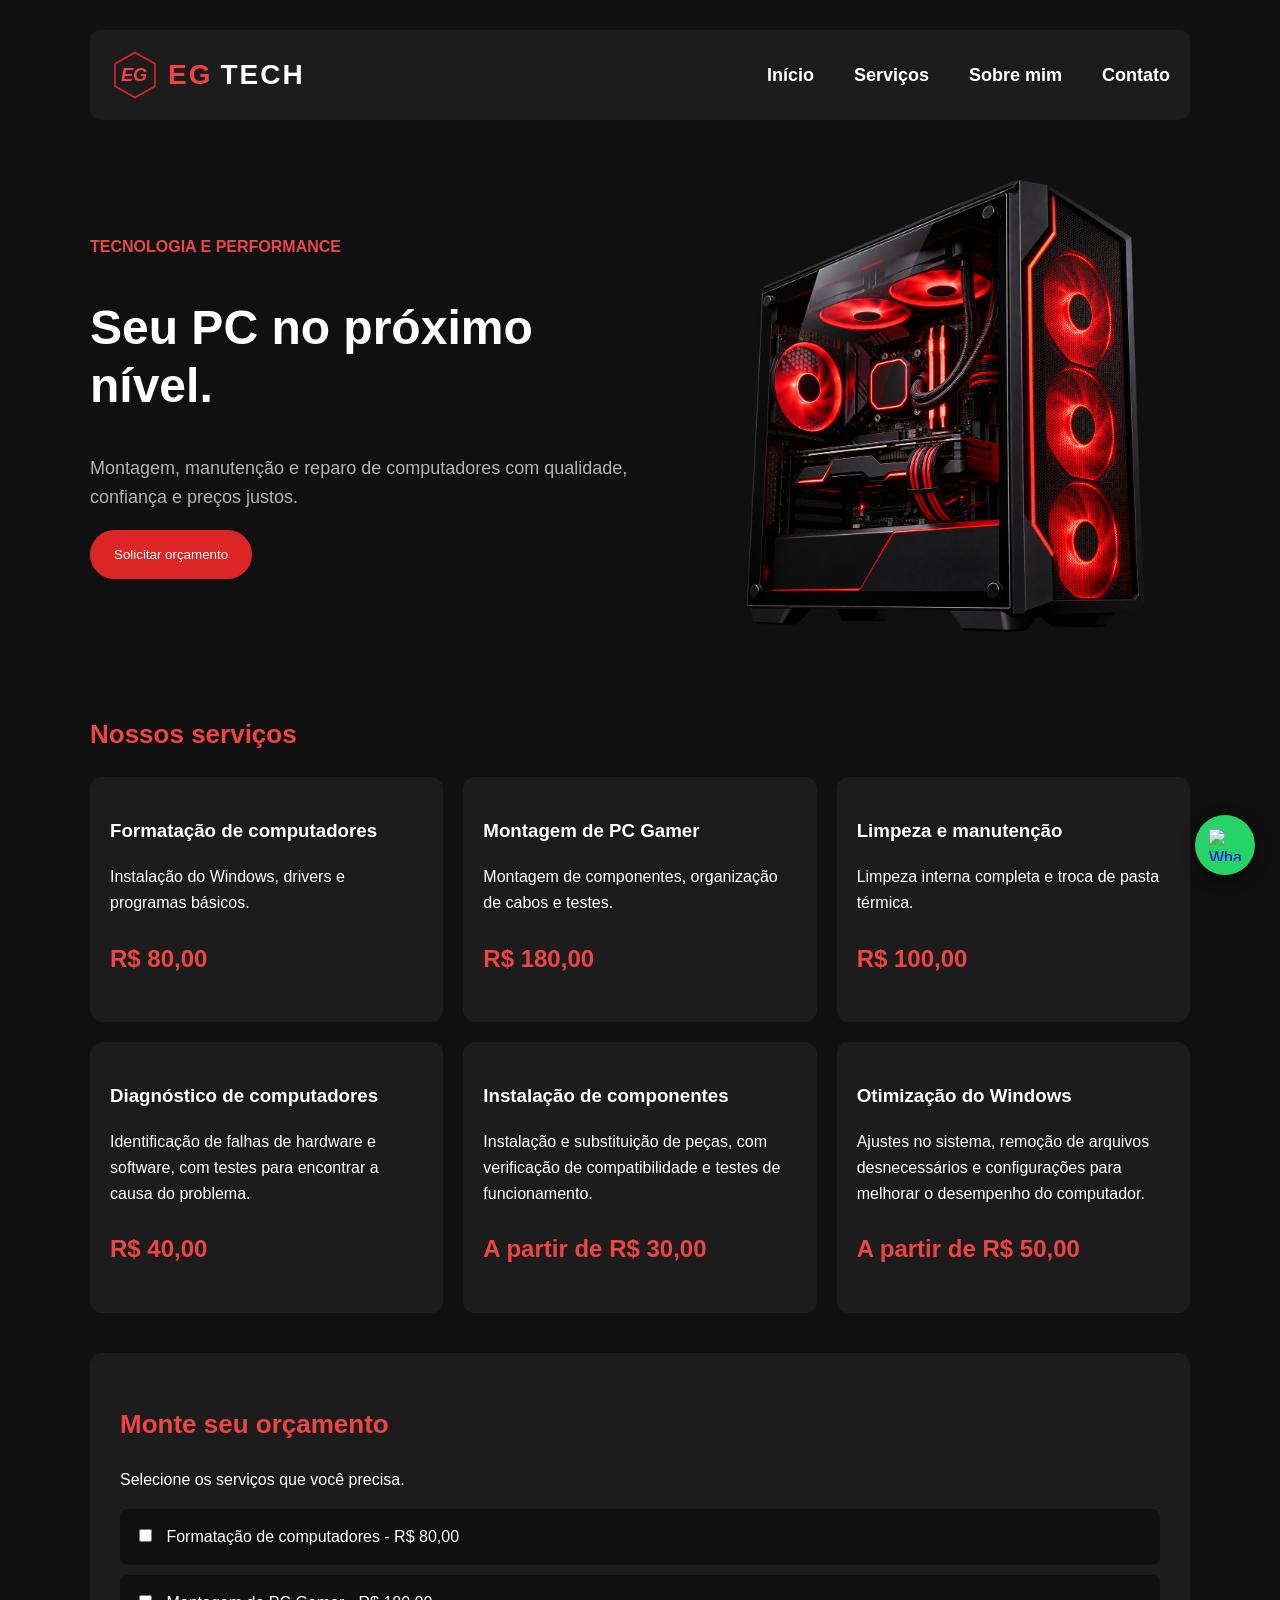
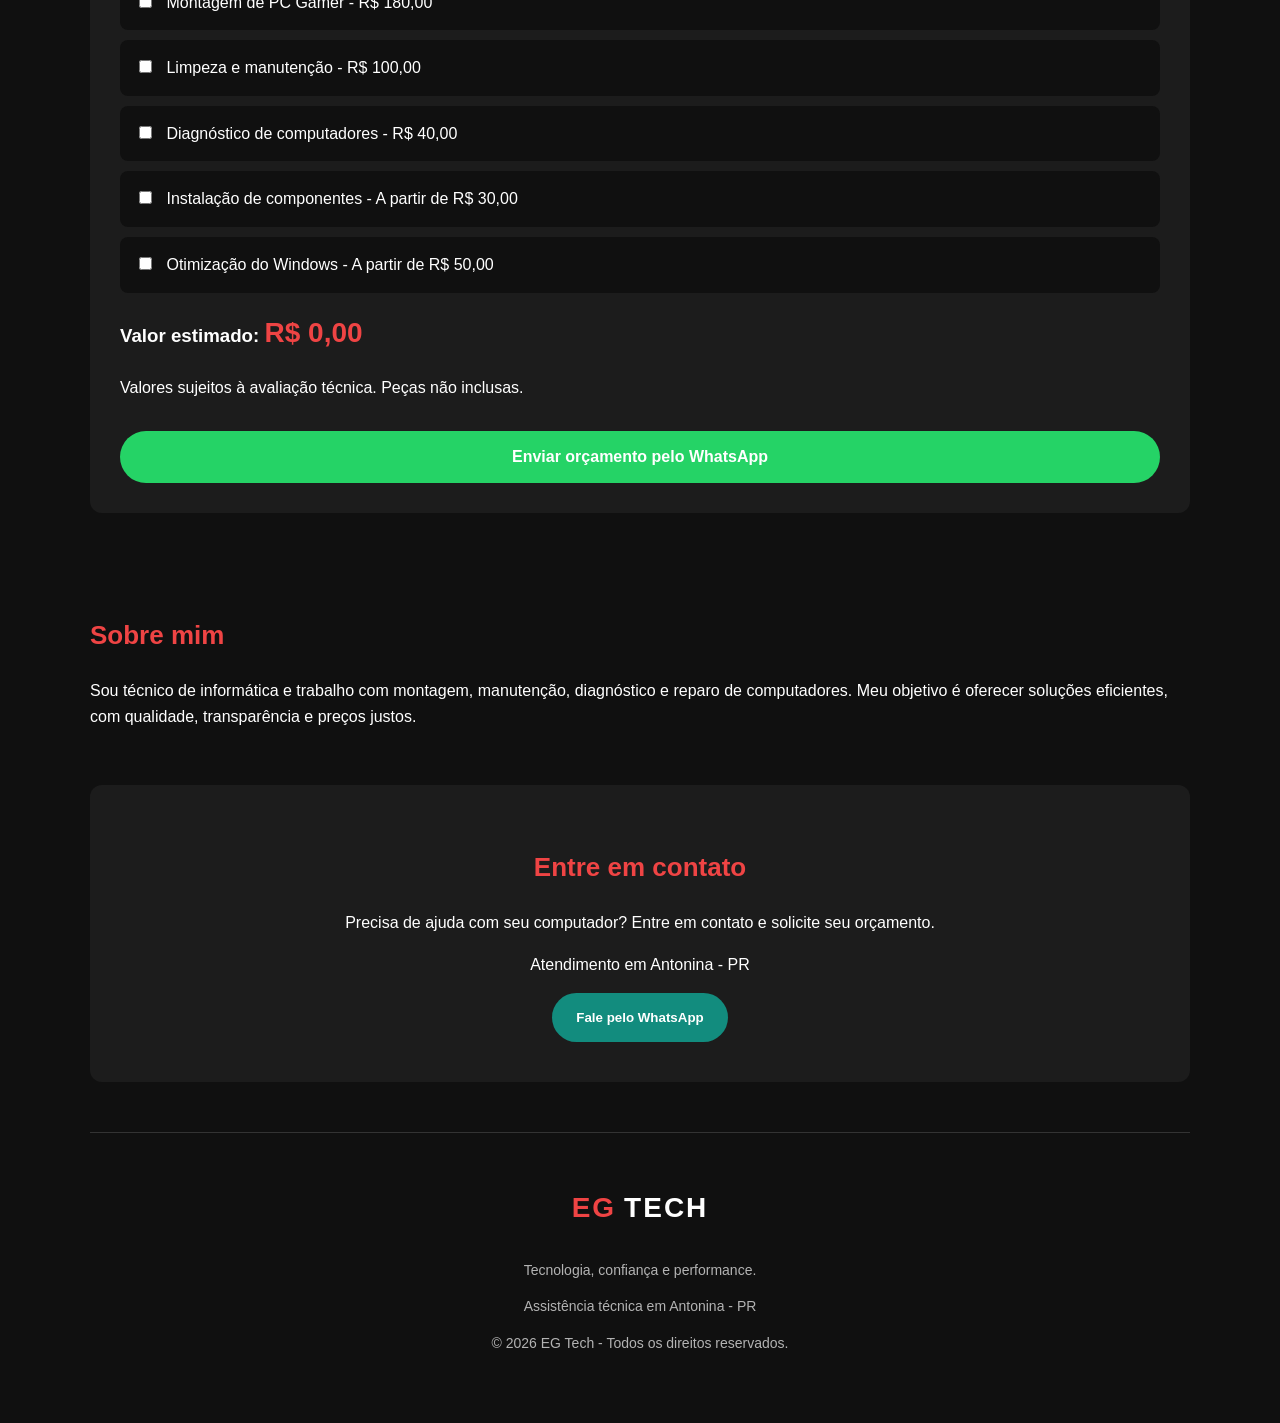
==== index.html @ 21d8fad3 "Primeira versão do site EG Tech" ====
<!DOCTYPE html>
<html lang="pt-BR">

<head>
    <meta charset="UTF-8">
    <meta name="viewport" content="width=device-width, initial-scale=1.0">
    <title>EG Tech | Assistência Técnica de Informática em Antonina - PR</title>
    <meta name="description" content="A EG Tech oferece serviços de montagem de PC Gamer, manutenção, formatação, diagnóstico e reparo de computadores em Antonina - PR. Solicite seu orçamento.">

<meta name="author" content="EG Tech">

<meta name="robots" content="index, follow">

<meta name="theme-color" content="#101010">
    <link rel="stylesheet" href="style.css">
    <link rel="icon" type="image/svg+xml" href="img/logo.svg">
    <meta property="og:title" content="EG Tech - Assistência Técnica">

<meta property="og:description" content="Tecnologia, confiança e performance. Manutenção, montagem e reparo de computadores em Antonina - PR.">

<meta property="og:type" content="website">

<meta property="og:locale" content="pt_BR">

<meta property="og:site_name" content="EG Tech">
</head>

<body>
    <header>
        <a href="#inicio" class="logo">
            <img src="img/logo.svg" alt="Logotipo EG Tech">
            <span>EG</span> TECH
        </a>
        <nav>
            <a href="#inicio">Início</a>
            <a href="#servicos">Serviços</a>
            <a href="#sobre">Sobre mim</a>
            <a href="#contato">Contato</a>
        </nav>
    </header>
    <section class="hero" id="inicio">
        <div class="hero-texto">
            <span>Tecnologia e Performance</span>

            <h1>Seu PC no próximo nível.</h1>

            <p>Montagem, manutenção e reparo de computadores
                com qualidade, confiança e preços justos.</p>

            <button id="btn-orcamento">Solicitar orçamento</button>
        </div>
<img src="img/PC GAMER.png"
     alt="Computador gamer com iluminação RGB vermelha"
     class="hero-imagem">
    </section>

    <h2 id="servicos">Nossos serviços</h2>

    <div class="servicos">
        <div class="card">
            <h3>Formatação de computadores</h3>
            <p>Instalação do Windows, drivers e programas básicos.</p>
            <p class="preco">R$ 80,00</p>
        </div>
        <div class="card">
            <h3>Montagem de PC Gamer</h3>
            <p>Montagem de componentes, organização de cabos e testes.</p>
            <p class="preco">R$ 180,00</p>
        </div>

        <div class="card">
            <h3>Limpeza e manutenção</h3>
            <p>Limpeza interna completa e troca de pasta térmica.</p>
            <p class="preco">R$ 100,00</p>
        </div>
        <div class="card">
            <h3>Diagnóstico de computadores</h3>
            <p>Identificação de falhas de hardware e software, com testes para encontrar a causa do problema.</p>
            <p class="preco">R$ 40,00</p>
        </div>
        <div class="card">
            <h3>Instalação de componentes</h3>
            <p>Instalação e substituição de peças, com verificação de compatibilidade e testes de funcionamento.</p>
            <p class="preco">A partir de R$ 30,00</p>
        </div>
        <div class="card">
            <h3>Otimização do Windows</h3>
            <p>Ajustes no sistema, remoção de arquivos desnecessários e configurações para melhorar o desempenho do
                computador.</p>
            <p class="preco">A partir de R$ 50,00</p>
        </div>
    </div>

    <section id="orcamento" class="orcamento">

        <h2>Monte seu orçamento</h2>

        <p>Selecione os serviços que você precisa.</p>

        <label>
            <input type="checkbox" value="80">
            Formatação de computadores - R$ 80,00
        </label>

        <label>
            <input type="checkbox" value="180">
            Montagem de PC Gamer - R$ 180,00
        </label>

        <label>
            <input type="checkbox" value="100">
            Limpeza e manutenção - R$ 100,00
        </label>

        <label>
            <input type="checkbox" value="40">
            Diagnóstico de computadores - R$ 40,00
        </label>

        <label>
            <input type="checkbox" value="30">
            Instalação de componentes - A partir de R$ 30,00
        </label>

        <label>
            <input type="checkbox" value="50">
            Otimização do Windows - A partir de R$ 50,00
        </label>

        <h3>Valor estimado: <span id="total">R$ 0,00</span></h3>

        <p>Valores sujeitos à avaliação técnica. Peças não inclusas.</p>

        <button id="enviar-orcamento">
            Enviar orçamento pelo WhatsApp
        </button>
    </section>
    <section id="sobre" class="sobre">

        <h2>Sobre mim</h2>

        <p>Sou técnico de informática e trabalho com montagem,
            manutenção, diagnóstico e reparo de computadores.
            Meu objetivo é oferecer soluções eficientes,
            com qualidade, transparência e preços justos.</p>

    </section>
    <section id="contato" class="contato">

        <h2>Entre em contato</h2>

        <p>Precisa de ajuda com seu computador?
            Entre em contato e solicite seu orçamento.</p>

        <p>Atendimento em Antonina - PR</p>

        <button id="btn-contato">Fale pelo WhatsApp</button>

    </section>
    <footer>
        <p class="logo"><span>EG</span> TECH</p>

        <p>Tecnologia, confiança e performance.</p>

        <p>Assistência técnica em Antonina - PR</p>

        <p>&copy; 2026 EG Tech - Todos os direitos reservados.</p>
    </footer>
    <a href="https://wa.me/5541984123244" class="whatsapp-flutuante" target="_blank" rel="noopener noreferrer"
        aria-label="Fale pelo WhatsApp">

        <img src="https://cdn.simpleicons.org/whatsapp/ffffff" alt="WhatsApp">

    </a>
    <script src="script.js"></script>
</body>

</html>
---- style.css ----
:root {
    --fundo: #101010;
    --cartao: #1c1c1c;
    --primaria: #dc2626;
    --destaque: #ef4444;
    --texto: #ffffff;
    --texto-secundario: #b3b3b3;
}

body {
    background-color: var(--fundo);
    color: var(--texto);
    font-family: Arial, sans-serif;
    max-width: 1100px;
    margin: 0 auto;
    padding: 30px;
    line-height: 1.6;
}

h1 {
    color: var(--destaque);
    font-size: 36px;
    text-align: center;
}

button {
    background-color: var(--primaria);
    color: var(--texto);
    padding: 17px 24px;
    border: none;
    border-radius: 50px;
    cursor: pointer;
}

h2 {
    color: var(--destaque);
    font-size: 26px;
}

button:hover {
    background-color: #b91c1c;
}

header {
    background-color: var(--cartao);
    padding: 20px;
    border-radius: 10px;
}

nav {
    display: flex;
    flex-direction: row;
    justify-content: center;
    gap: 40px;
}

nav a {
    color: var(--texto);
    text-decoration: none;
    font-weight: bold;
    font-size: 18px;
    transition: 0.3s;
}

nav a:hover {
    transition: 0.3s;
    color: var(--destaque);
}

.card {
    background-color: var(--cartao);
    padding: 20px;
    border-radius: 12px;
    transition: 0.3s;
}

.servicos {
    display: grid;
    grid-template-columns: repeat(3, 1fr);
    gap: 20px;
    margin-bottom: 25px;

}

.preco {
    color: var(--destaque);
    font-size: 24px;
    font-weight: bold;
}

.card:hover {
    transform: translateY(-5px);
    box-shadow: 0 8px 20px rgba(0, 0, 0, 0.3);
}

.hero {
    padding: 60px 0;
    display: flex;
    align-items: center;
    gap: 40px;
}

.hero-texto {
    flex: 1;
}

.hero h1 {
    font-size: 48px;
    text-align: left;
    color: var(--texto);
    line-height: 1.2;
}

.hero span {
    color: var(--destaque);
    font-weight: bold;
    text-transform: uppercase;
}

.hero p {
    color: var(--texto-secundario);
    font-size: 18px;
}

.hero-imagem {
    width: 45%;
    height: auto;
    object-fit: contain;
    border-radius: 15px;
}

@media (max-width: 768px) {

    body {
        padding: 15px;
    }

    nav {
        flex-wrap: wrap;
        gap: 15px;
    }

    nav a {
        font-size: 14px;
    }

    .hero {
        flex-direction: column;
        text-align: center;
        padding: 30px 0;
    }

    .hero h1 {
        font-size: 32px;
        text-align: center;
    }

    .hero-imagem {
        width: 80%;
    }

    .servicos {
        grid-template-columns: 1fr;
    }

}

.orcamento {
    background-color: var(--cartao);
    padding: 30px;
    border-radius: 12px;
    margin: 40px 0;
}

.orcamento label {
    display: block;
    padding: 15px;
    margin-bottom: 10px;
    background-color: var(--fundo);
    border-radius: 8px;
    cursor: pointer;
}

.orcamento input {
    accent-color: var(--primaria);
    margin-right: 10px;
}

#total {
    color: var(--destaque);
    font-size: 28px;
}

#enviar-orcamento {
    background-color: #25d366;
    color: #ffffff;
    font-size: 16px;
    font-weight: bold;
    width: 100%;
    margin-top: 15px;
}

#enviar-orcamento:hover {
    background-color: #128c7e;
}

.sobre {
    padding: 40px 0;
}

.contato {
    background-color: var(--cartao);
    padding: 40px 20px;
    border-radius: 12px;
    text-align: center;
}

#btn-contato {
    background-color: #128c7e;
    font-weight: bold;
}

#btn-contato:hover {
    background-color: #075e54;
}

footer {
    text-align: center;
    color: var(--texto-secundario);
    border-top: 1px solid #333;
    margin-top: 50px;
    padding: 25px 0;
    font-size: 14px;
}

html {
    scroll-behavior: smooth;
}

::-webkit-scrollbar {
    width: 8px;
}

::-webkit-scrollbar-track {
    background: var(--fundo);
}

::-webkit-scrollbar-thumb {
    background: var(--primaria);
    border-radius: 10px;
}

::-webkit-scrollbar-thumb:hover {
    background: var(--destaque);
}

.whatsapp-flutuante {
    position: fixed;
    bottom: 25px;
    right: 25px;
    background-color: #25d366;
    width: 60px;
    height: 60px;
    border-radius: 50%;
    display: flex;
    align-items: center;
    justify-content: center;
    box-shadow: 0 4px 15px #00000066;
    z-index: 1000;
    transition: 0.3s;
}

.whatsapp-flutuante img {
    width: 32px;
    height: 32px;
}

.whatsapp-flutuante:hover {
    transform: scale(1.1);
    background-color: #128c7e;
}

header {
    display: flex;
    align-items: center;
    justify-content: space-between;
    padding: 20px;
}

.logo {
    font-size: 28px;
    font-weight: 900;
    color: var(--texto);
    text-decoration: none;
    letter-spacing: 2px;
}

.logo span {
    color: var(--destaque);
}

@media (max-width: 768px) {
    header {
        flex-direction: column;
        gap: 15px;
    }

    .logo {
        font-size: 26px;
    }
}

.logo {
    display: flex;
    align-items: center;
    justify-content: center;
    gap: 8px;
}

.logo img {
    width: 50px;
    height: 50px;
}
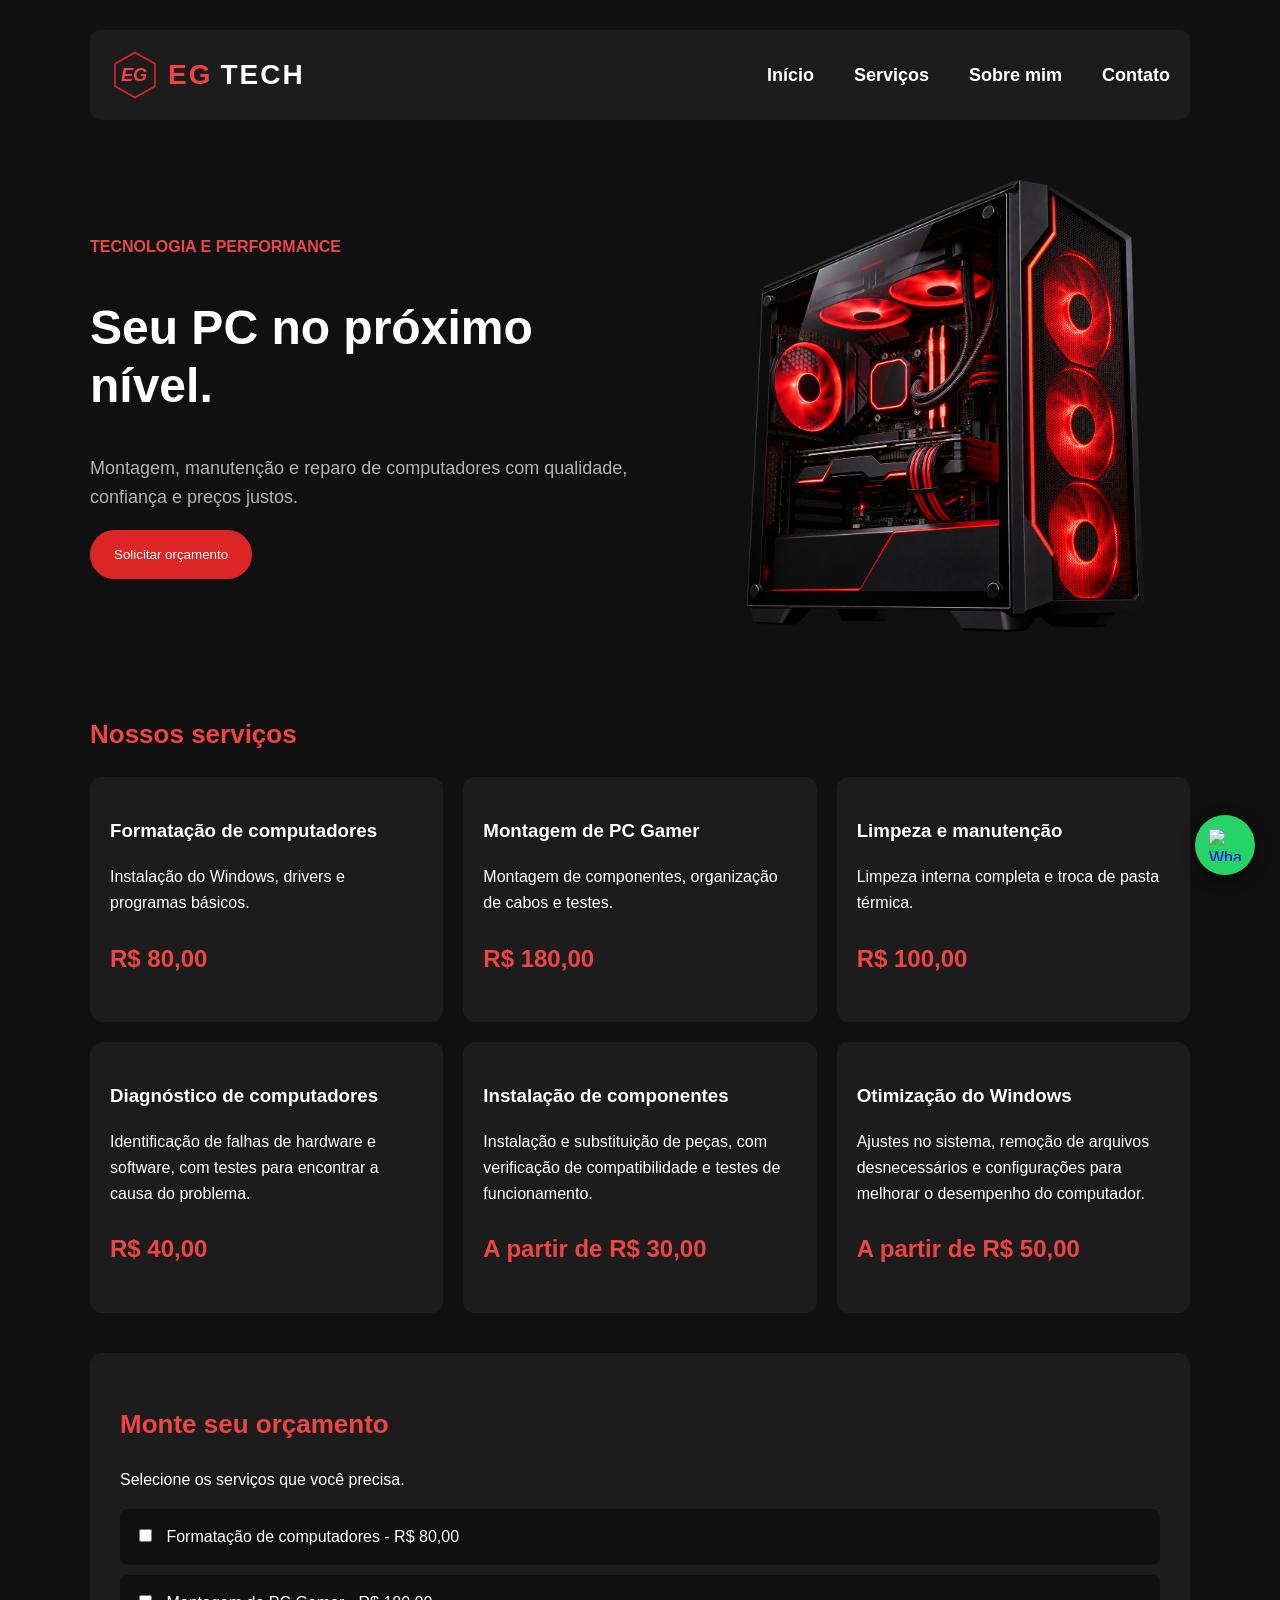
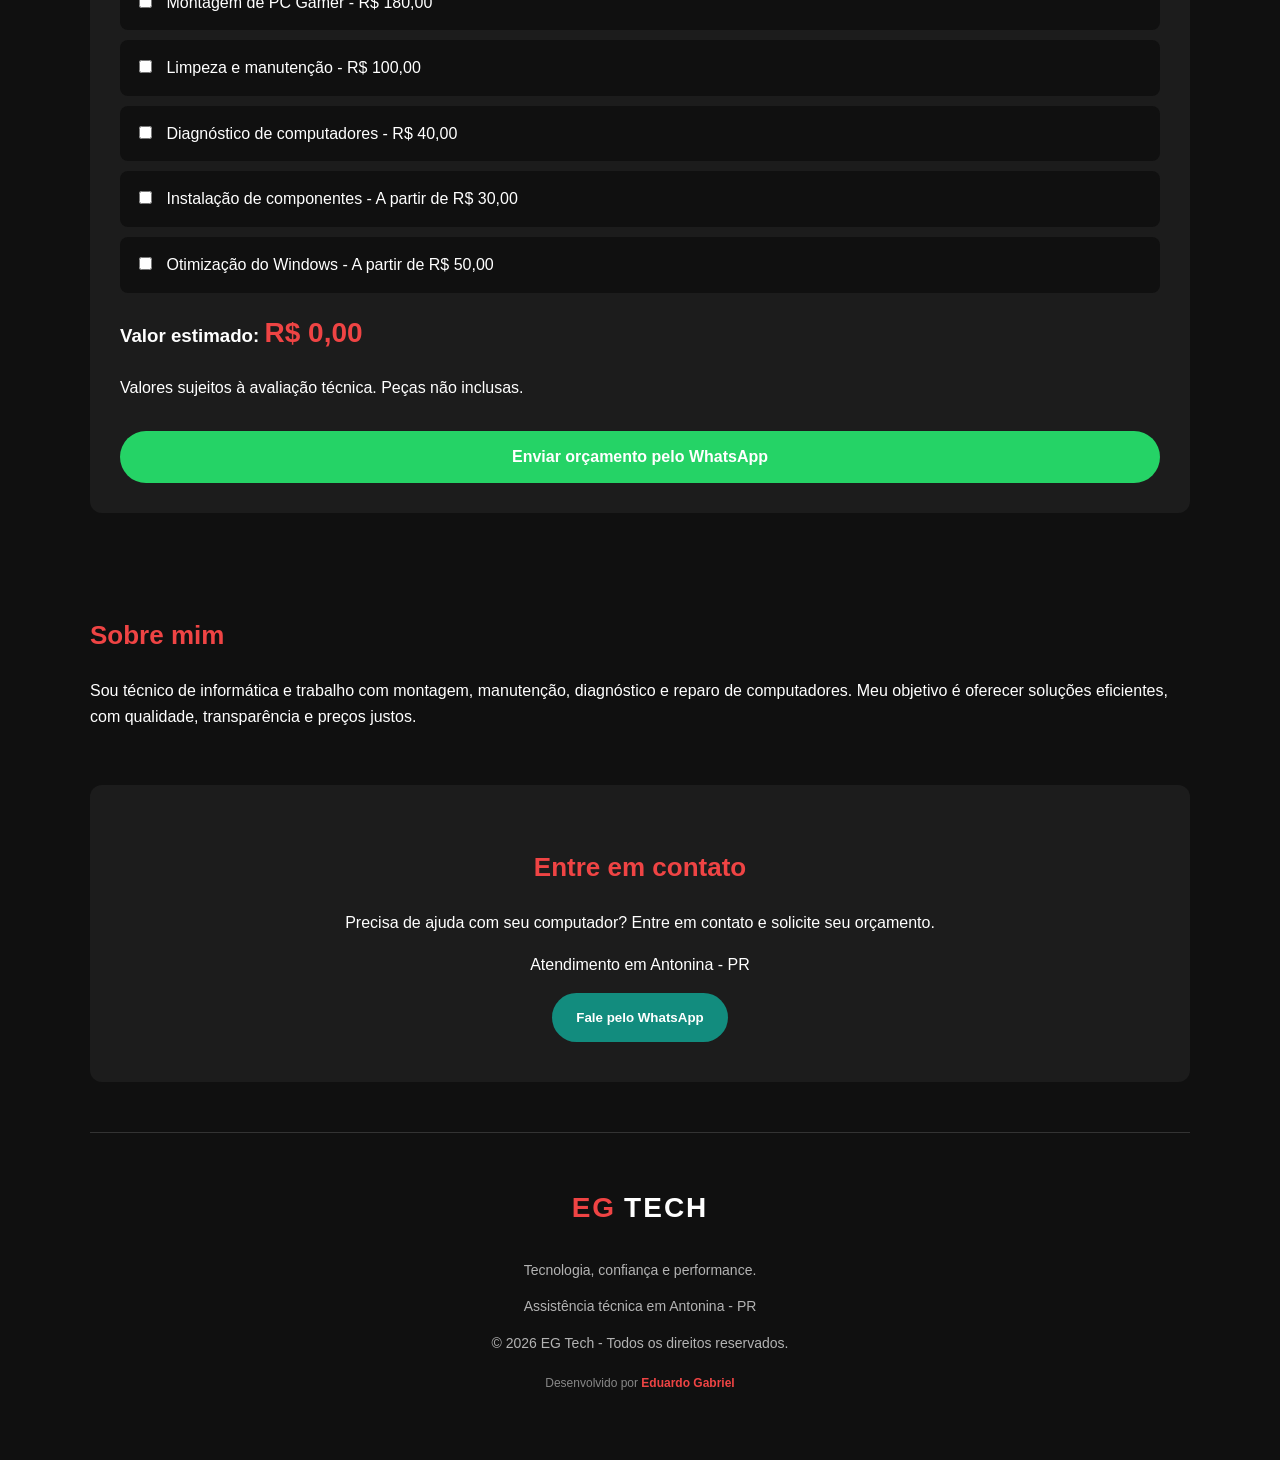
==== commit fa7641ce: "Adicionando créditos do desenvolvedor" ====
--- a/index.html
+++ b/index.html
@@ -5,24 +5,26 @@
     <meta charset="UTF-8">
     <meta name="viewport" content="width=device-width, initial-scale=1.0">
     <title>EG Tech | Assistência Técnica de Informática em Antonina - PR</title>
-    <meta name="description" content="A EG Tech oferece serviços de montagem de PC Gamer, manutenção, formatação, diagnóstico e reparo de computadores em Antonina - PR. Solicite seu orçamento.">
+    <meta name="description"
+        content="A EG Tech oferece serviços de montagem de PC Gamer, manutenção, formatação, diagnóstico e reparo de computadores em Antonina - PR. Solicite seu orçamento.">
 
-<meta name="author" content="EG Tech">
+    <meta name="author" content="EG Tech">
 
-<meta name="robots" content="index, follow">
+    <meta name="robots" content="index, follow">
 
-<meta name="theme-color" content="#101010">
+    <meta name="theme-color" content="#101010">
     <link rel="stylesheet" href="style.css">
     <link rel="icon" type="image/svg+xml" href="img/logo.svg">
     <meta property="og:title" content="EG Tech - Assistência Técnica">
 
-<meta property="og:description" content="Tecnologia, confiança e performance. Manutenção, montagem e reparo de computadores em Antonina - PR.">
+    <meta property="og:description"
+        content="Tecnologia, confiança e performance. Manutenção, montagem e reparo de computadores em Antonina - PR.">
 
-<meta property="og:type" content="website">
+    <meta property="og:type" content="website">
 
-<meta property="og:locale" content="pt_BR">
+    <meta property="og:locale" content="pt_BR">
 
-<meta property="og:site_name" content="EG Tech">
+    <meta property="og:site_name" content="EG Tech">
 </head>
 
 <body>
@@ -49,9 +51,7 @@
 
             <button id="btn-orcamento">Solicitar orçamento</button>
         </div>
-<img src="img/PC GAMER.png"
-     alt="Computador gamer com iluminação RGB vermelha"
-     class="hero-imagem">
+        <img src="img/PC GAMER.png" alt="Computador gamer com iluminação RGB vermelha" class="hero-imagem">
     </section>
 
     <h2 id="servicos">Nossos serviços</h2>
@@ -165,6 +165,9 @@
         <p>Assistência técnica em Antonina - PR</p>
 
         <p>&copy; 2026 EG Tech - Todos os direitos reservados.</p>
+        <p class="creditos">
+            Desenvolvido por <span>Eduardo Gabriel</span>
+        </p>
     </footer>
     <a href="https://wa.me/5541984123244" class="whatsapp-flutuante" target="_blank" rel="noopener noreferrer"
         aria-label="Fale pelo WhatsApp">
--- a/style.css
+++ b/style.css
@@ -320,4 +320,15 @@
 .logo img {
     width: 50px;
     height: 50px;
+}
+
+.creditos {
+    font-size: 12px;
+    color: #888888;
+    margin-top: 20px;
+}
+
+.creditos span {
+    color: var(--destaque);
+    font-weight: bold;
 }
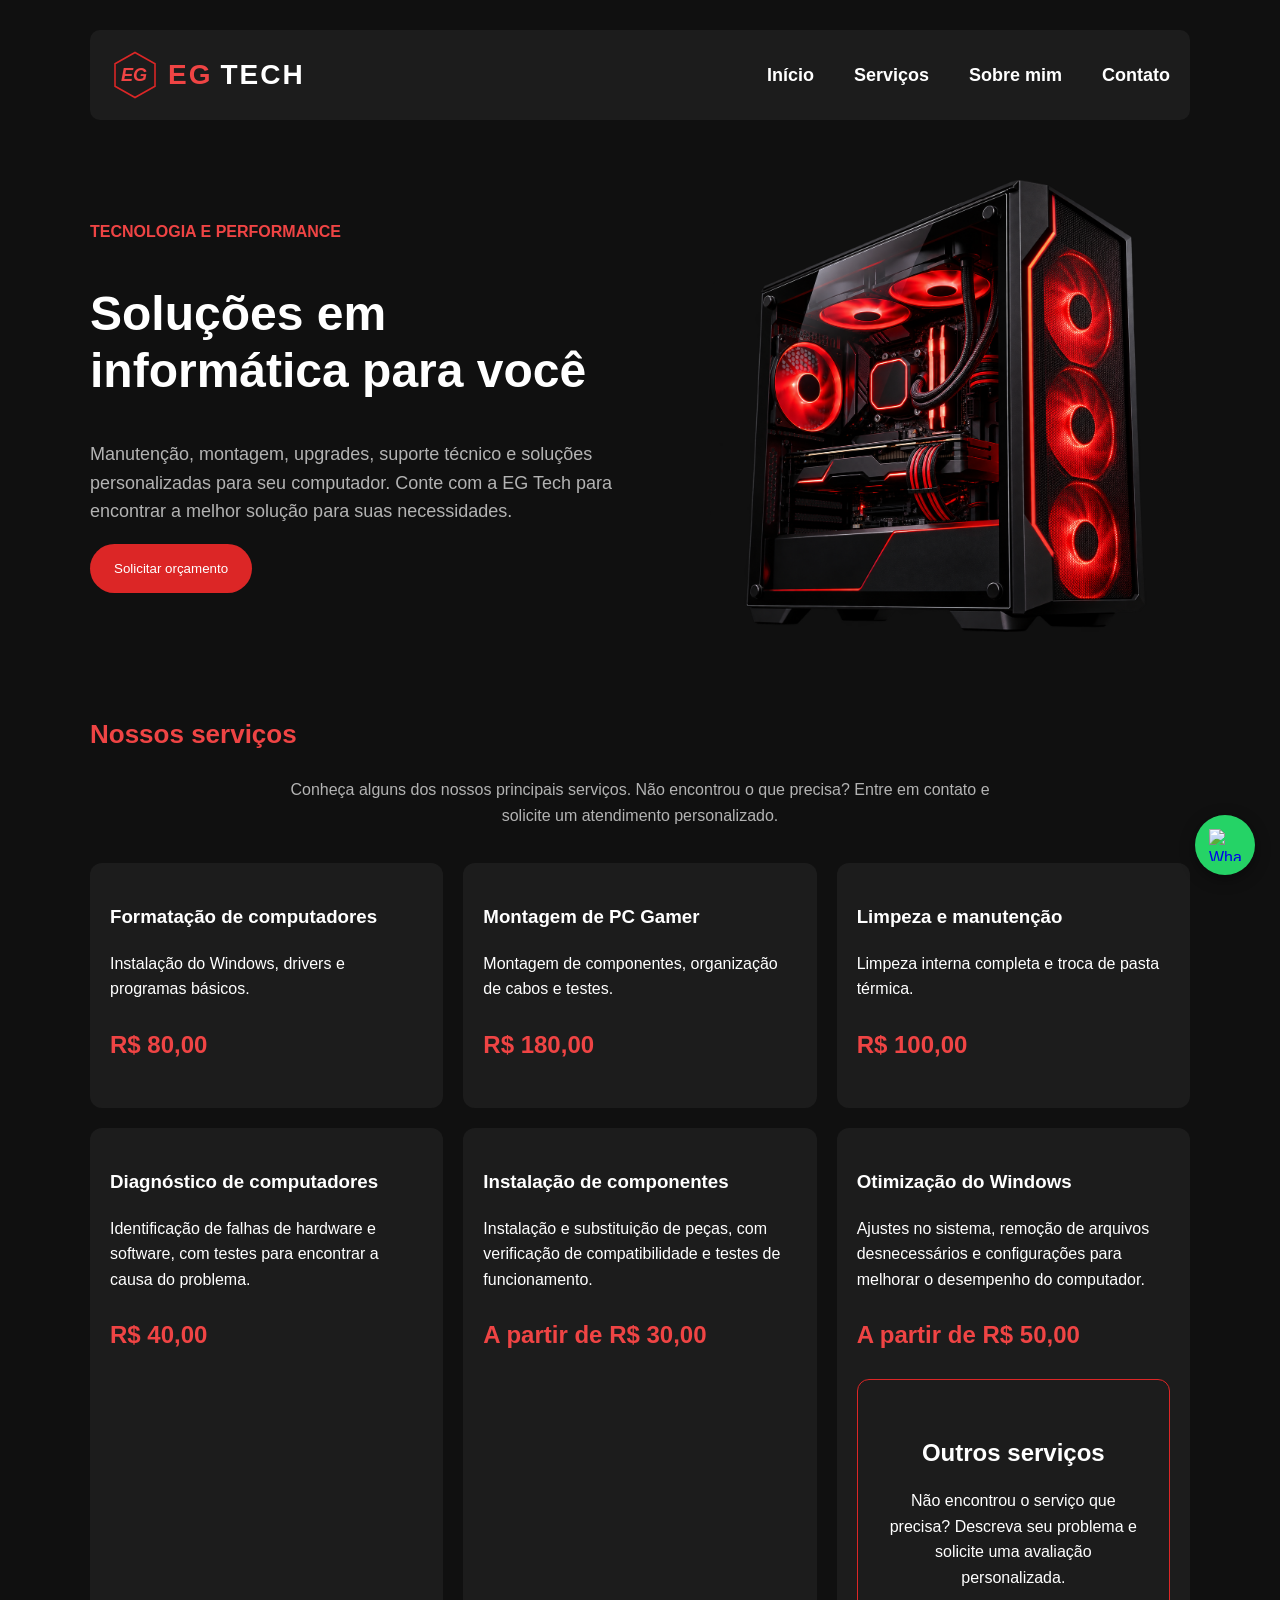
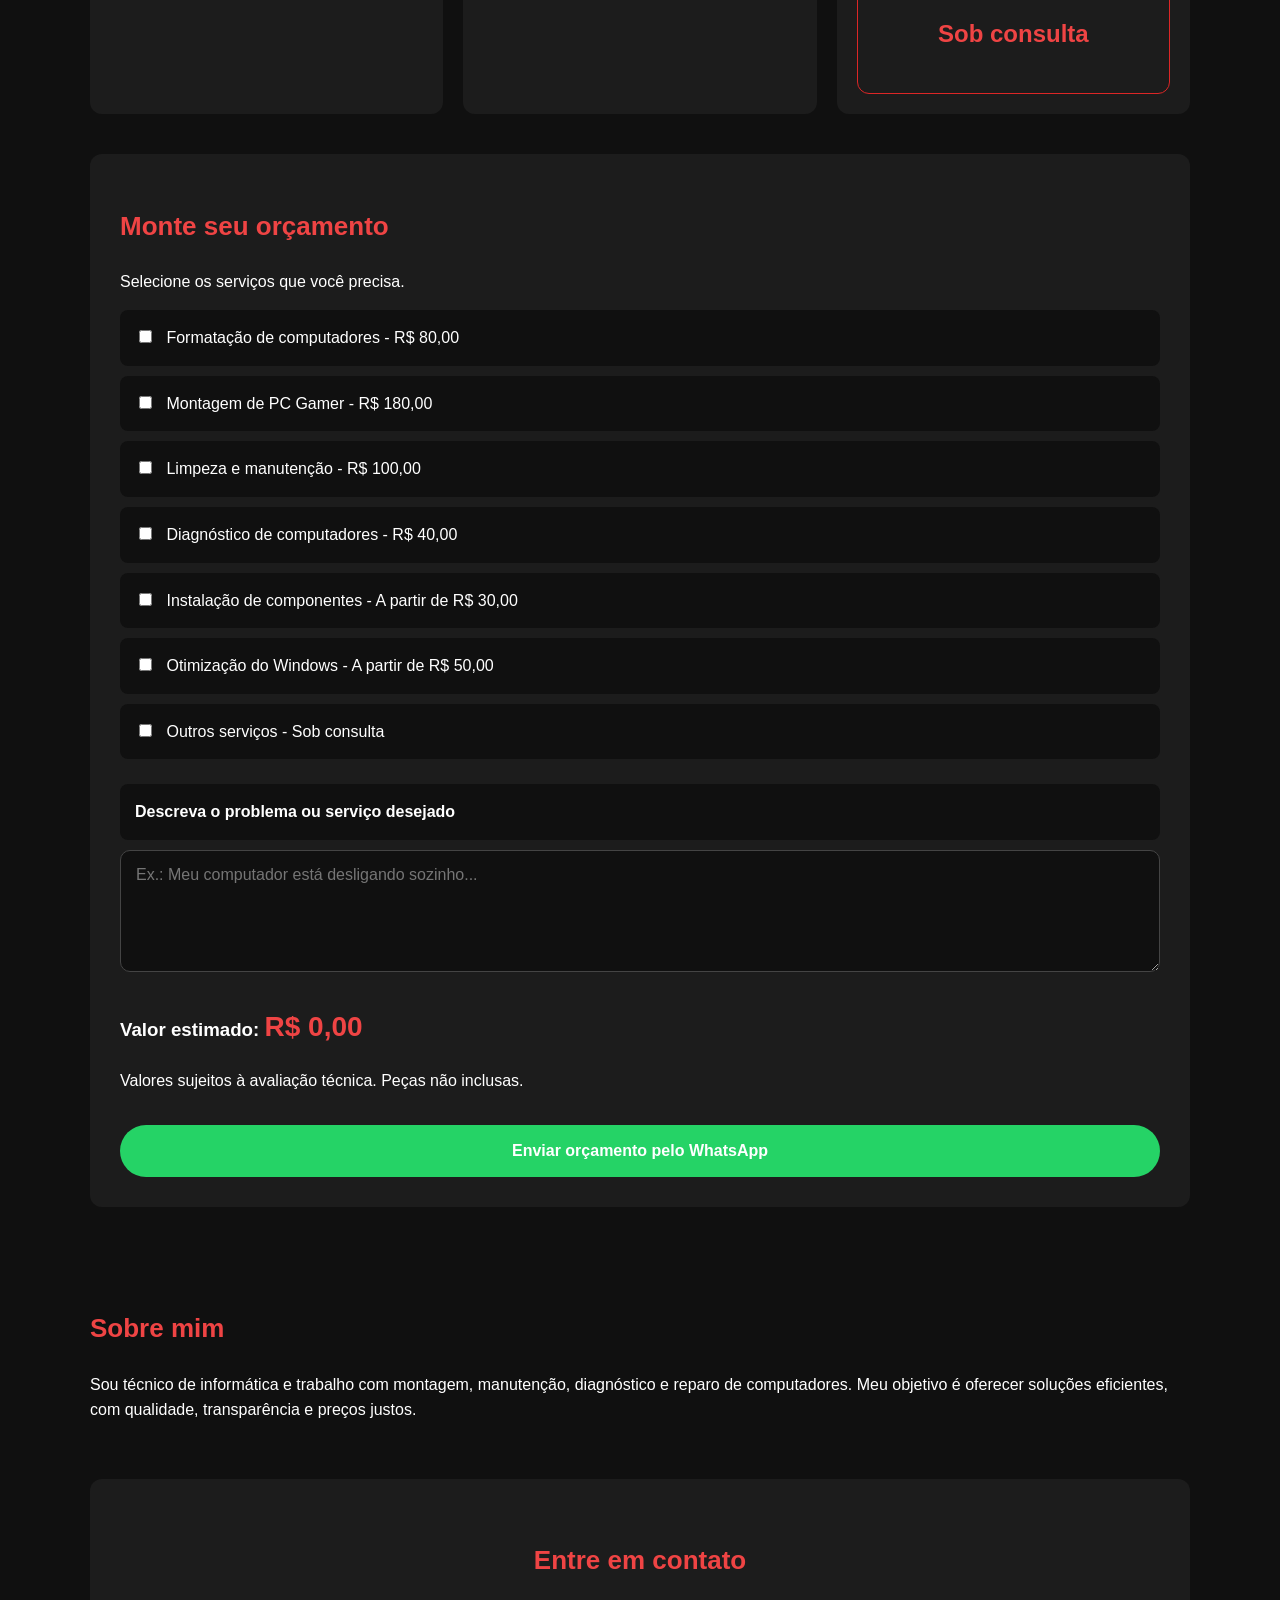
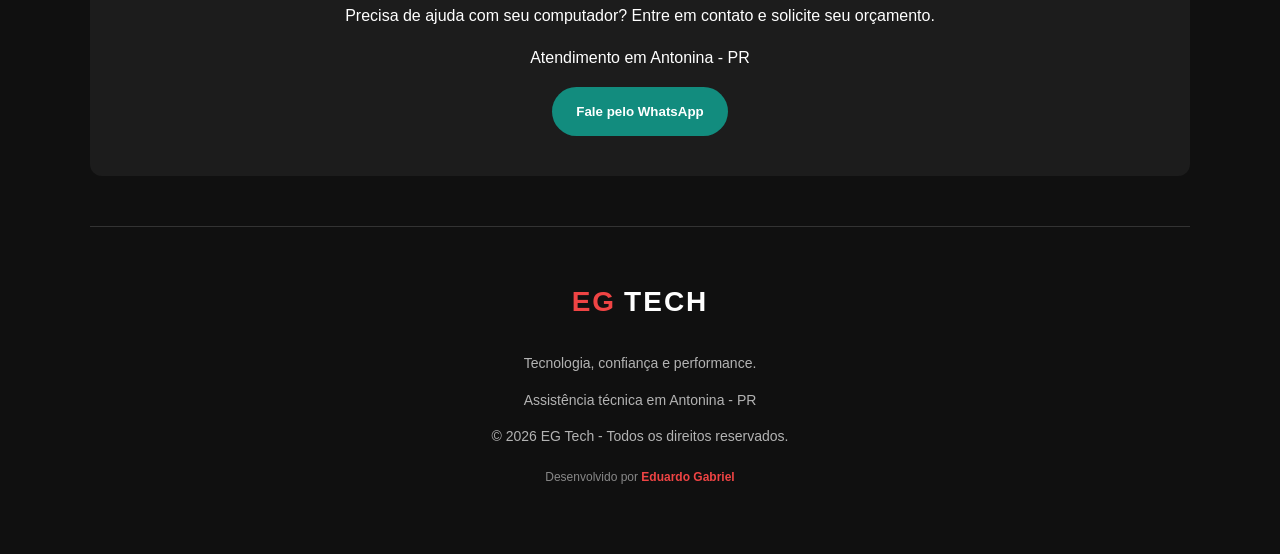
==== commit f243d2d5: "Melhoria 01 - Atendimento personalizado e sistema de orcamento" ====
--- a/index.html
+++ b/index.html
@@ -24,7 +24,21 @@
 
     <meta property="og:locale" content="pt_BR">
 
+
     <meta property="og:site_name" content="EG Tech">
+
+    <meta property="og:url" content="https://egtechpc.online/">
+
+    <meta property="og:image" content="https://egtechpc.online/img/banner.jpg">
+
+    <meta property="og:image:width" content="1200">
+
+    <meta property="og:image:height" content="630">
+
+    <meta property="og:image:type" content="image/jpeg">
+
+    <link rel="canonical" href="https://egtechpc.online/">
+
 </head>
 
 <body>
@@ -43,18 +57,25 @@
     <section class="hero" id="inicio">
         <div class="hero-texto">
             <span>Tecnologia e Performance</span>
-
-            <h1>Seu PC no próximo nível.</h1>
-
-            <p>Montagem, manutenção e reparo de computadores
-                com qualidade, confiança e preços justos.</p>
-
+            <h1>Soluções em informática para você</h1>
+
+            <p>
+                Manutenção, montagem, upgrades, suporte técnico
+                e soluções personalizadas para seu computador.
+                Conte com a EG Tech para encontrar a melhor
+                solução para suas necessidades.
+            </p>
             <button id="btn-orcamento">Solicitar orçamento</button>
         </div>
         <img src="img/PC GAMER.png" alt="Computador gamer com iluminação RGB vermelha" class="hero-imagem">
     </section>
 
     <h2 id="servicos">Nossos serviços</h2>
+    <p class="subtitulo-servicos">
+        Conheça alguns dos nossos principais serviços.
+        Não encontrou o que precisa? Entre em contato
+        e solicite um atendimento personalizado.
+    </p>
 
     <div class="servicos">
         <div class="card">
@@ -88,6 +109,12 @@
             <p>Ajustes no sistema, remoção de arquivos desnecessários e configurações para melhorar o desempenho do
                 computador.</p>
             <p class="preco">A partir de R$ 50,00</p>
+            <div class="card outros-servicos">
+                <h3>Outros serviços</h3>
+                <p>Não encontrou o serviço que precisa? Descreva seu problema e solicite uma avaliação personalizada.
+                </p>
+                <p class="preco">Sob consulta</p>
+            </div>
         </div>
     </div>
 
@@ -127,6 +154,17 @@
             Otimização do Windows - A partir de R$ 50,00
         </label>
 
+        <label>
+            <input type="checkbox" value="0" id="outros-servicos">
+            Outros serviços - Sob consulta
+        </label>
+        <div class="descricao-problema">
+            <label for="descricao">
+                Descreva o problema ou serviço desejado
+            </label>
+
+            <textarea id="descricao" rows="5" placeholder="Ex.: Meu computador está desligando sozinho..."></textarea>
+        </div>
         <h3>Valor estimado: <span id="total">R$ 0,00</span></h3>
 
         <p>Valores sujeitos à avaliação técnica. Peças não inclusas.</p>
--- a/style.css
+++ b/style.css
@@ -331,4 +331,67 @@
 .creditos span {
     color: var(--destaque);
     font-weight: bold;
+}
+
+/* Cartão de outros serviços */
+
+.outros-servicos {
+    grid-column: 1 / -1;
+    border: 1px solid var(--primaria);
+    text-align: center;
+    padding: 30px;
+}
+
+.outros-servicos h3 {
+    font-size: 24px;
+    margin-bottom: 10px;
+}
+
+.outros-servicos p {
+    margin-bottom: 10px;
+}
+
+.outros-servicos .preco {
+    font-size: 24px;
+}
+
+/* Campo de descrição do problema */
+
+.descricao-problema {
+    margin: 25px 0;
+    text-align: left;
+}
+
+.descricao-problema label {
+    display: block;
+    font-weight: bold;
+    margin-bottom: 10px;
+}
+
+.descricao-problema textarea {
+    width: 100%;
+    box-sizing: border-box;
+    background-color: var(--fundo);
+    color: var(--texto);
+    border: 1px solid #444;
+    border-radius: 10px;
+    padding: 15px;
+    font-family: inherit;
+    font-size: 16px;
+    resize: vertical;
+    outline: none;
+    transition: 0.3s;
+}
+
+.descricao-problema textarea:focus {
+    border-color: var(--primaria);
+}
+
+.subtitulo-servicos {
+    text-align: center;
+    color: #b3b3b3;
+    max-width: 700px;
+    margin: 0 auto 35px;
+    line-height: 1.6;
+    font-size: 16px;
 }
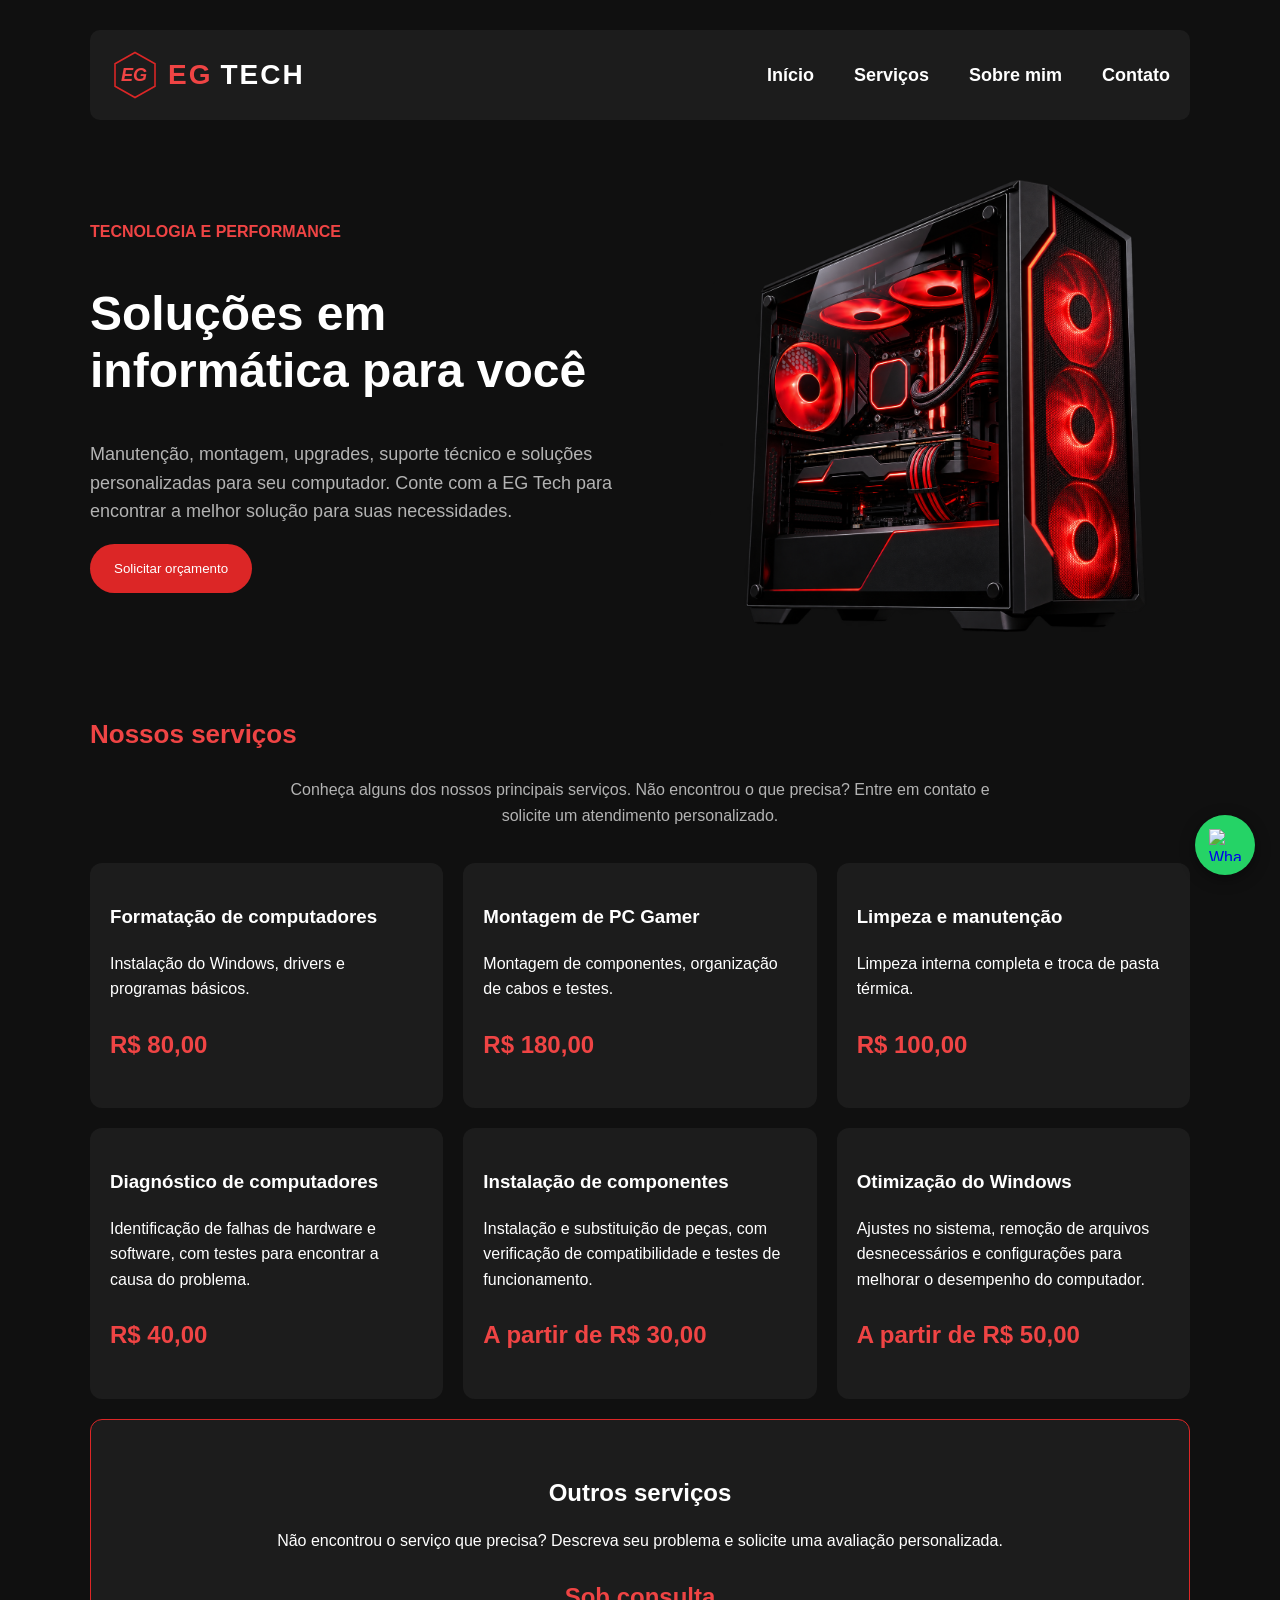
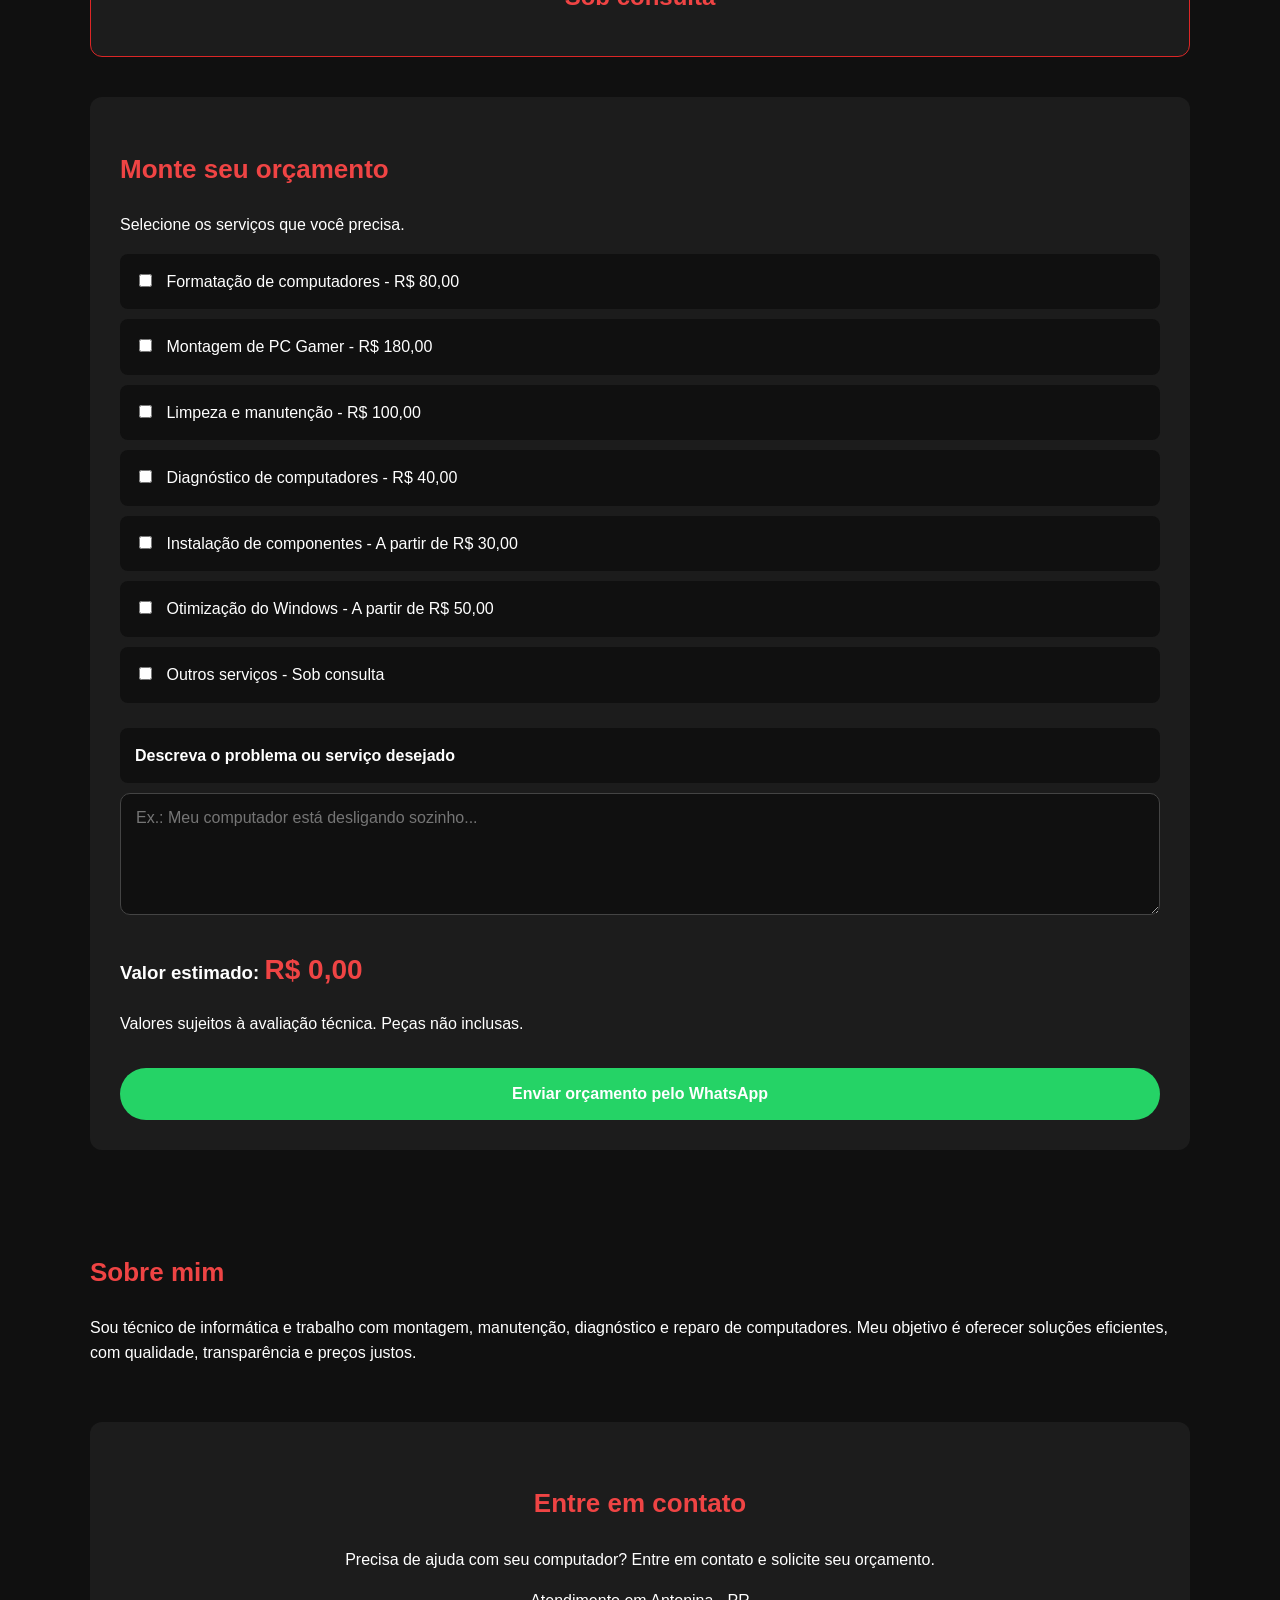
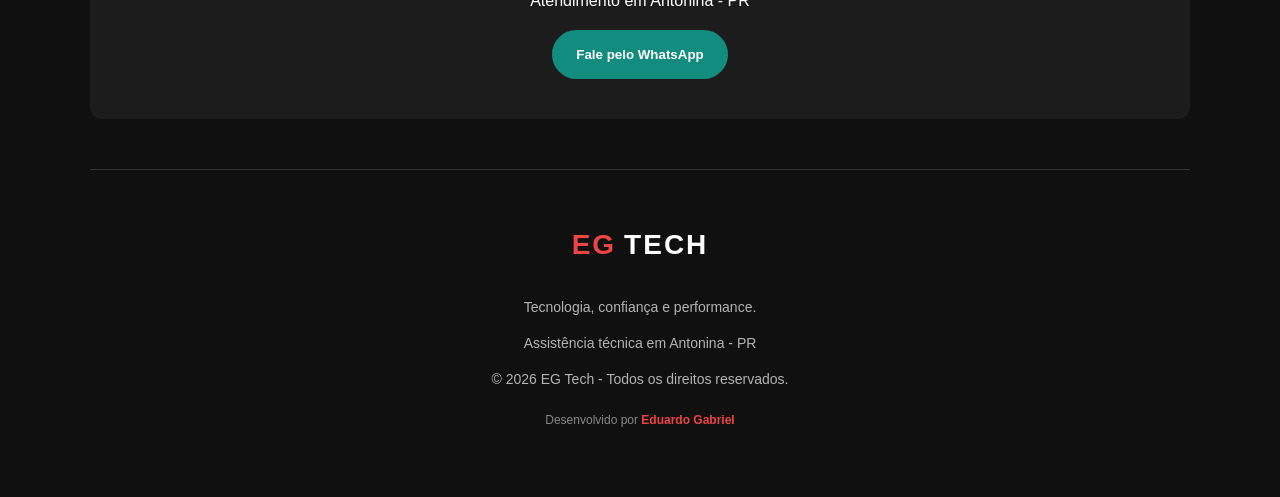
==== commit 3fbb0799: "Corrige layout do cartao Outros servicos" ====
--- a/index.html
+++ b/index.html
@@ -109,6 +109,7 @@
             <p>Ajustes no sistema, remoção de arquivos desnecessários e configurações para melhorar o desempenho do
                 computador.</p>
             <p class="preco">A partir de R$ 50,00</p>
+        </div>
             <div class="card outros-servicos">
                 <h3>Outros serviços</h3>
                 <p>Não encontrou o serviço que precisa? Descreva seu problema e solicite uma avaliação personalizada.
